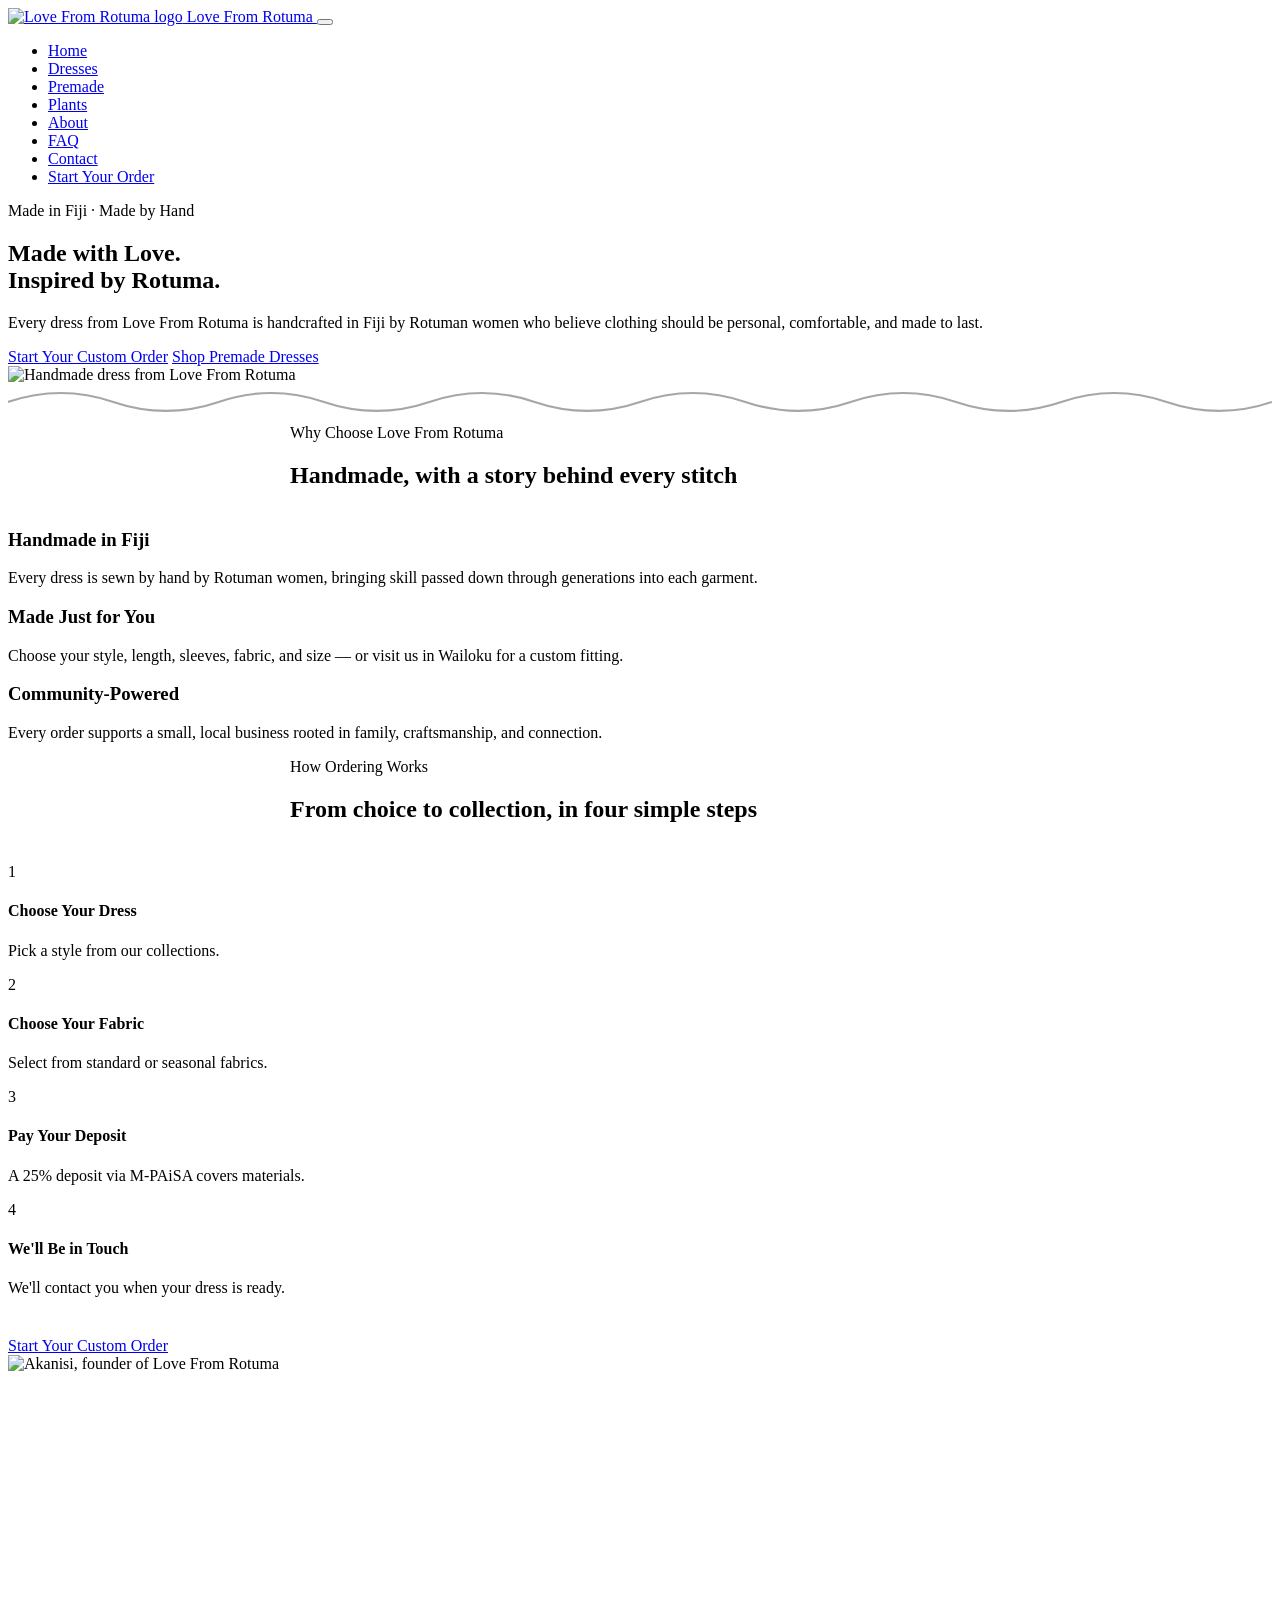
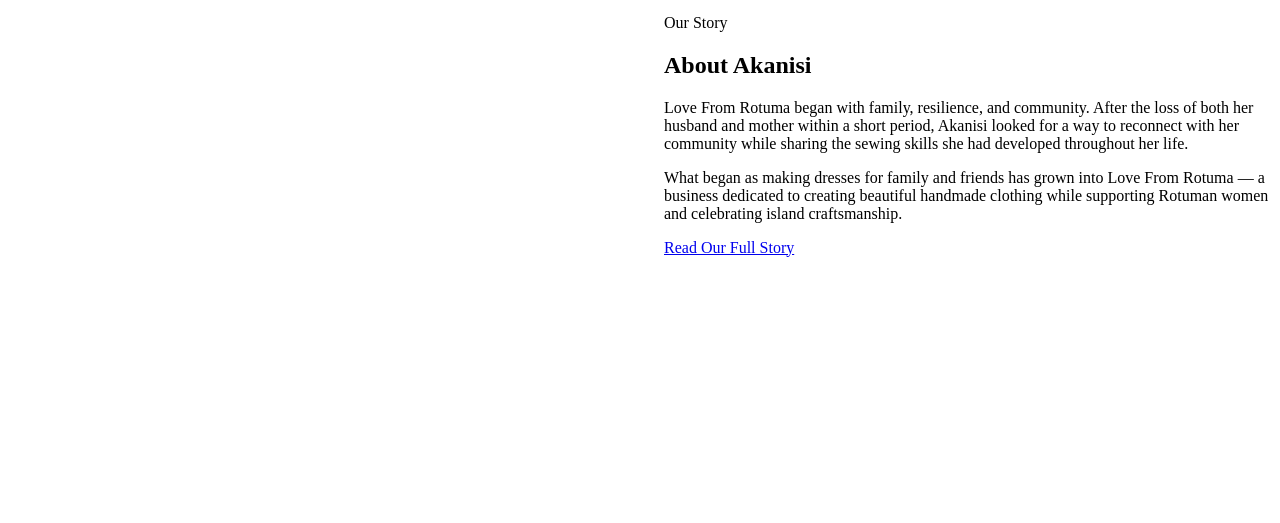
==== index.html @ 23c6a3b8 "Add files via upload" ====
<!DOCTYPE html>
<html lang="en">
<head>
<meta charset="UTF-8">
<meta name="viewport" content="width=device-width, initial-scale=1.0">
<title>Love From Rotuma | Handmade Dresses from Fiji</title>
<meta name="description" content="Handmade custom dresses crafted with care by Rotuman women in Fiji. Made to order, made with love.">
<link rel="stylesheet" href="css/style.css">
<link rel="stylesheet" href="css/responsive.css">
</head>
<body>

<header class="site-header">
  <div class="container">
    <a class="brand" href="index.html">
      <img src="images/logo/logo.svg" alt="Love From Rotuma logo">
      Love From Rotuma
    </a>
    <button class="nav-toggle" aria-label="Toggle menu" aria-expanded="false">
      <span></span><span></span><span></span>
    </button>
    <nav class="main-nav">
      <ul>
        <li><a href="index.html" class="active">Home</a></li>
        <li><a href="dresses.html">Dresses</a></li>
        <li><a href="premade.html">Premade</a></li>
        <li><a href="plants.html">Plants</a></li>
        <li><a href="about.html">About</a></li>
        <li><a href="faq.html">FAQ</a></li>
        <li><a href="contact.html">Contact</a></li>
        <li><a class="nav-cta" href="order.html">Start Your Order</a></li>
      </ul>
    </nav>
  </div>
</header>

<main>
  <section class="hero">
    <div class="container">
      <div class="hero-copy">
        <span class="eyebrow">Made in Fiji &middot; Made by Hand</span>
        <h1>Made with Love.<br>Inspired by Rotuma.</h1>
        <p class="lead">Every dress from Love From Rotuma is handcrafted in Fiji by Rotuman women who believe clothing should be personal, comfortable, and made to last.</p>
        <div class="hero-actions">
          <a class="btn btn-primary" href="order.html">Start Your Custom Order</a>
          <a class="btn btn-secondary" href="premade.html">Shop Premade Dresses</a>
        </div>
      </div>
      <div class="hero-image">
        <img src="images/placeholders/hero-placeholder.svg" alt="Handmade dress from Love From Rotuma" loading="lazy">
      </div>
    </div>
  </section>

  <div class="container"><svg class="divider-weave" viewBox="0 0 1200 34" preserveAspectRatio="none" aria-hidden="true">
    <path d="M0 17 Q50 0 100 17 T200 17 T300 17 T400 17 T500 17 T600 17 T700 17 T800 17 T900 17 T1000 17 T1100 17 T1200 17" fill="none" stroke="currentColor" stroke-width="2" opacity="0.35"/>
  </svg></div>

  <section class="section">
    <div class="container">
      <div class="center stack-lg" style="max-width:700px; margin-inline:auto;">
        <span class="eyebrow">Why Choose Love From Rotuma</span>
        <h2>Handmade, with a story behind every stitch</h2>
      </div>
      <div class="card-grid" style="margin-top:2.5rem;">
        <div class="card"><div class="card-body">
          <h3>Handmade in Fiji</h3>
          <p>Every dress is sewn by hand by Rotuman women, bringing skill passed down through generations into each garment.</p>
        </div></div>
        <div class="card"><div class="card-body">
          <h3>Made Just for You</h3>
          <p>Choose your style, length, sleeves, fabric, and size &mdash; or visit us in Wailoku for a custom fitting.</p>
        </div></div>
        <div class="card"><div class="card-body">
          <h3>Community-Powered</h3>
          <p>Every order supports a small, local business rooted in family, craftsmanship, and connection.</p>
        </div></div>
      </div>
    </div>
  </section>

  <section class="section section--sand">
    <div class="container">
      <div class="center stack-lg" style="max-width:700px; margin-inline:auto;">
        <span class="eyebrow">How Ordering Works</span>
        <h2>From choice to collection, in four simple steps</h2>
      </div>
      <div class="timeline" style="margin-top:2.5rem;">
        <div class="timeline-step"><div class="timeline-num">1</div><h4>Choose Your Dress</h4><p>Pick a style from our collections.</p></div>
        <div class="timeline-step"><div class="timeline-num">2</div><h4>Choose Your Fabric</h4><p>Select from standard or seasonal fabrics.</p></div>
        <div class="timeline-step"><div class="timeline-num">3</div><h4>Pay Your Deposit</h4><p>A 25% deposit via M-PAiSA covers materials.</p></div>
        <div class="timeline-step"><div class="timeline-num">4</div><h4>We'll Be in Touch</h4><p>We'll contact you when your dress is ready.</p></div>
      </div>
      <div class="center" style="margin-top:2.5rem;">
        <a class="btn btn-primary" href="order.html">Start Your Custom Order</a>
      </div>
    </div>
  </section>

  <section class="section">
    <div class="container" style="display:grid; grid-template-columns: 1fr 1fr; gap:3rem; align-items:center;">
      <div class="hero-image" style="aspect-ratio:4/5;">
        <img src="images/placeholders/portrait-placeholder.svg" alt="Akanisi, founder of Love From Rotuma" loading="lazy">
      </div>
      <div>
        <span class="eyebrow">Our Story</span>
        <h2>About Akanisi</h2>
        <p>Love From Rotuma began with family, resilience, and community. After the loss of both her husband and mother within a short period, Akanisi looked for a way to reconnect with her community while sharing the sewing skills she had developed throughout her life.</p>
        <p>What began as making dresses for family and friends has grown into Love From Rotuma &mdash; a business dedicated to creating beautiful handmade clothing while supporting Rotuman women and celebrating island craftsmanship.</p>
        <a class="btn btn-secondary" href="about.html">Read Our Full Story</a>
      </div>
    </div>
  </section>
</main>

<footer class="site-footer" id="site-footer-placeholder"></footer>
<script src="js/app.js"></script>
<script src="js/include-footer.js"></script>
</body>
</html>
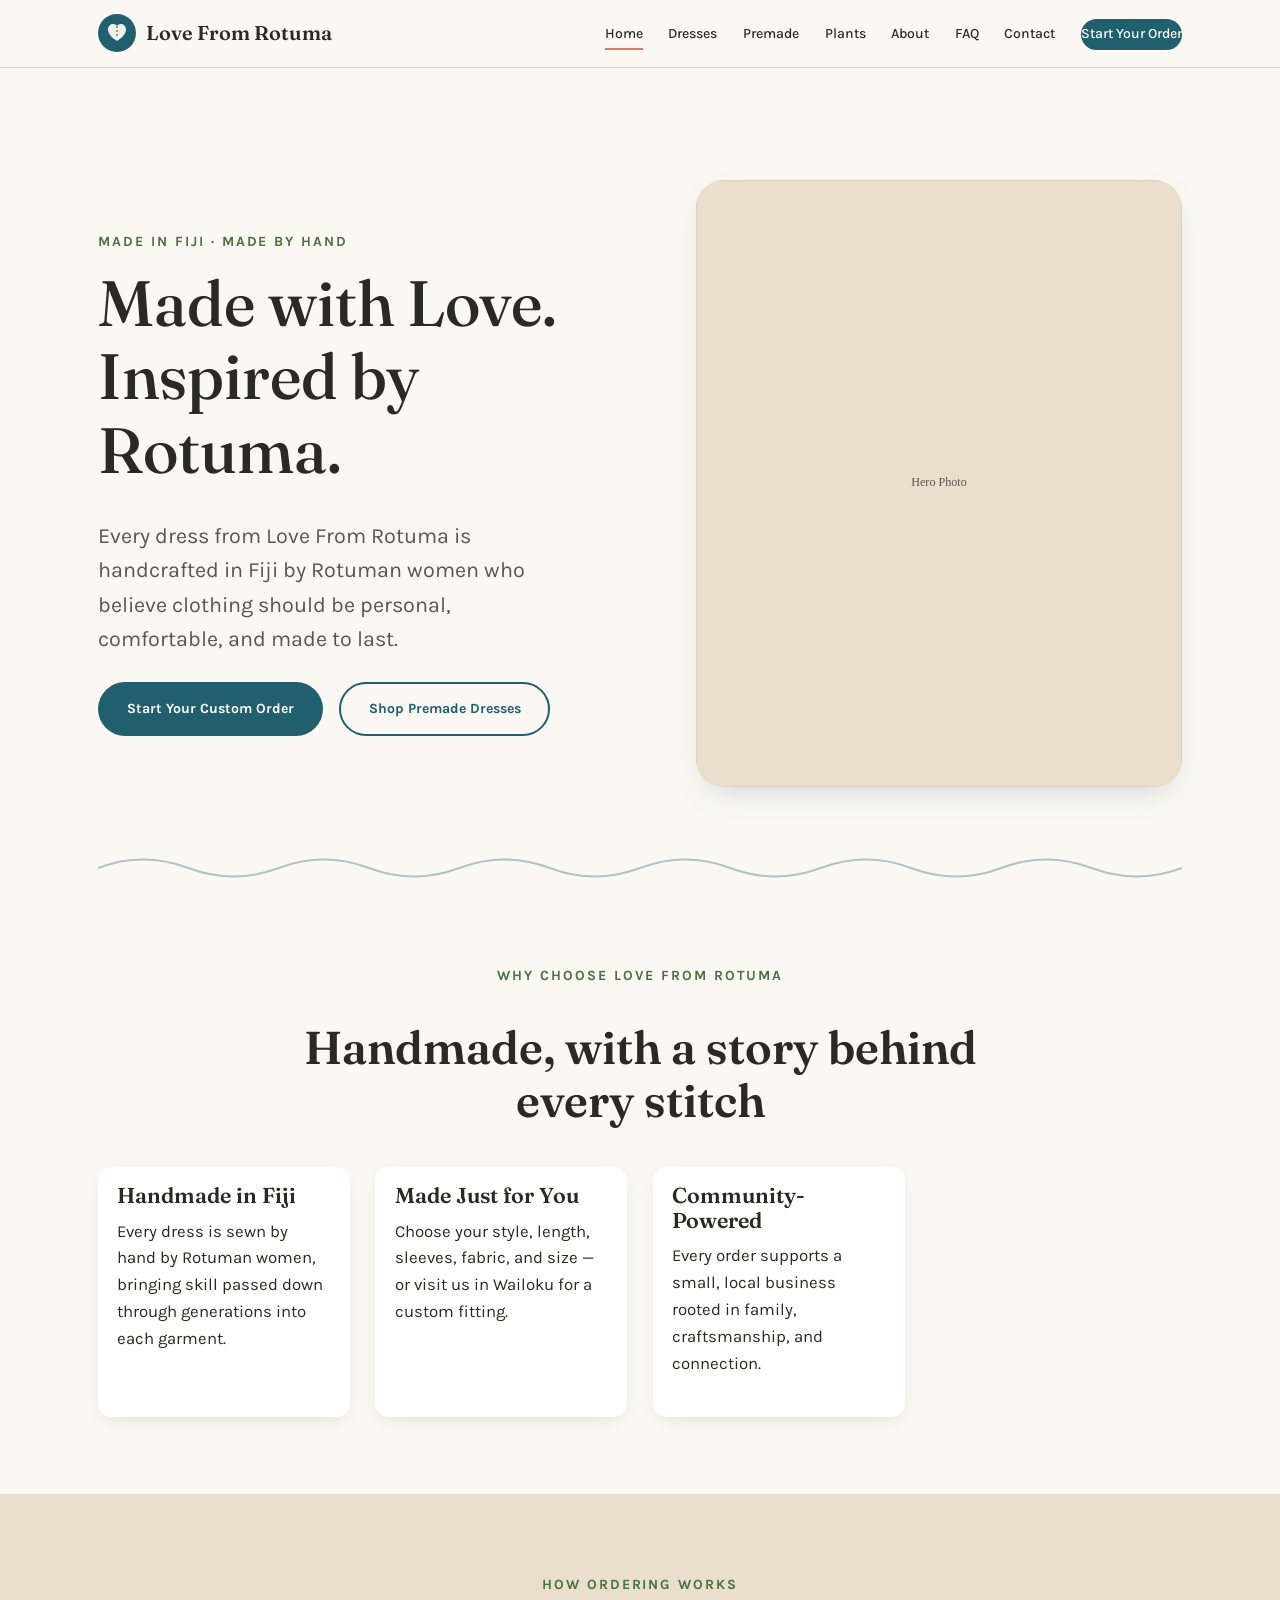
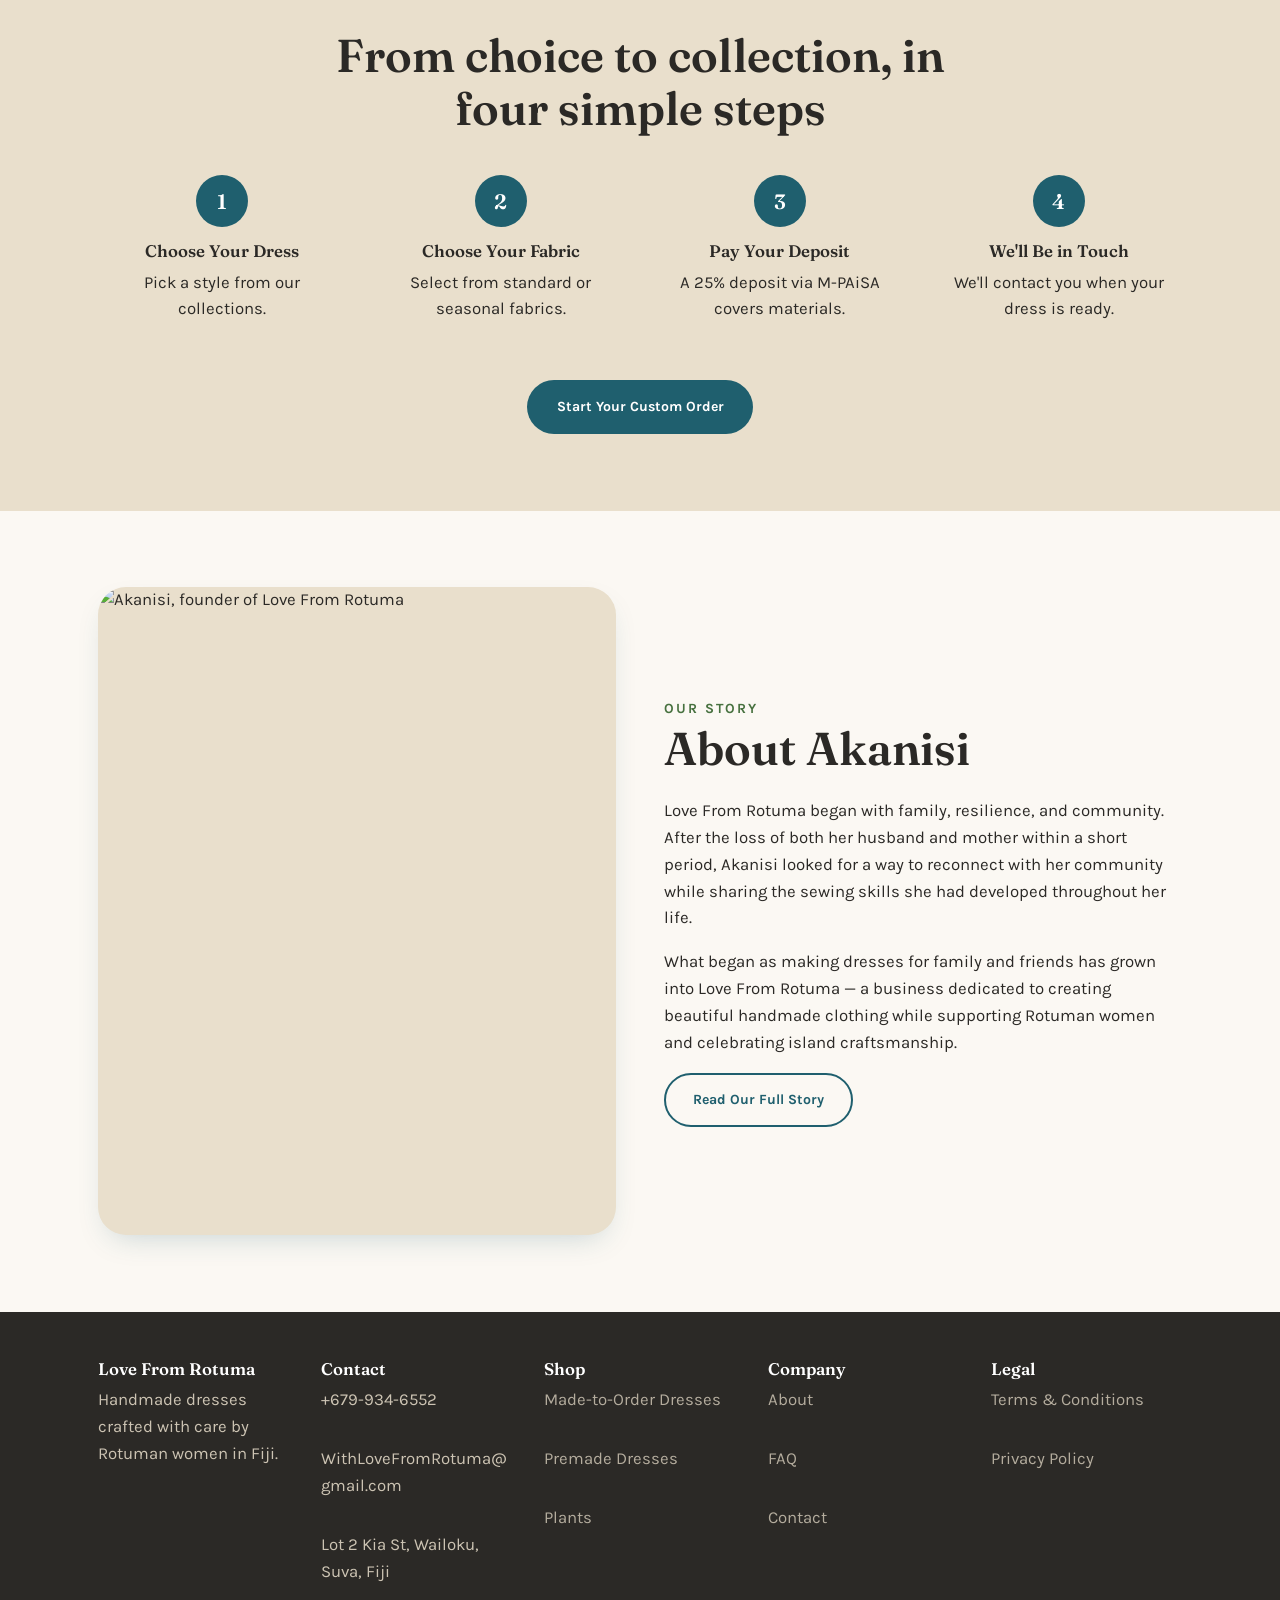
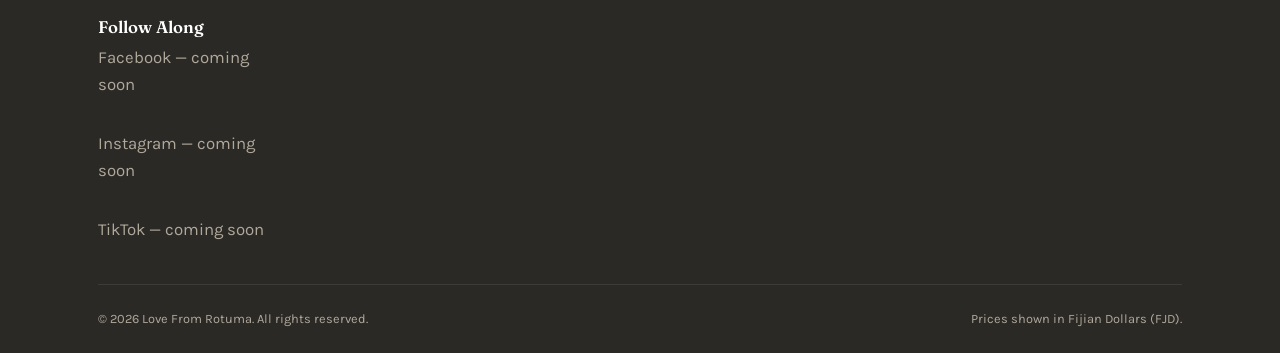
==== commit e9d616c4: "Add files via upload" ====
--- a/index.html
+++ b/index.html
@@ -100,7 +100,7 @@
   <section class="section">
     <div class="container" style="display:grid; grid-template-columns: 1fr 1fr; gap:3rem; align-items:center;">
       <div class="hero-image" style="aspect-ratio:4/5;">
-        <img src="images/placeholders/portrait-placeholder.svg" alt="Akanisi, founder of Love From Rotuma" loading="lazy">
+        <img src="images/team/akanisi.jpg" alt="Akanisi, founder of Love From Rotuma" loading="lazy">
       </div>
       <div>
         <span class="eyebrow">Our Story</span>
--- a/css/style.css
+++ b/css/style.css
@@ -0,0 +1,305 @@
+/* =========================================================
+   LOVE FROM ROTUMA — Design Tokens & Core Styles
+   Style direction: Modern boutique, Pacific influence (Option C)
+   ========================================================= */
+
+@import url('https://fonts.googleapis.com/css2?family=Fraunces:opsz,wght@9..144,400;9..144,500;9..144,600;9..144,700&family=Karla:wght@400;500;700&display=swap');
+
+:root {
+  /* ---- Color tokens ---- */
+  --color-ocean:        #1F5F6E; /* Ocean Blue — primary */
+  --color-ocean-deep:   #164852; /* hover/darker */
+  --color-leaf:         #5B8C5A; /* Leaf Green — secondary */
+  --color-leaf-deep:    #47713F;
+  --color-sand:         #E9DFCC; /* Soft Sand — section backgrounds */
+  --color-warm-white:   #FBF8F3; /* Warm White — page background */
+  --color-coral:        #E1795C; /* Soft Coral — accent, used sparingly */
+  --color-charcoal:     #2B2926; /* text */
+  --color-charcoal-soft:#5A564F; /* secondary text */
+  --color-line:         #DDD3BE; /* hairline borders */
+  --color-white:        #FFFFFF;
+
+  /* ---- Type tokens ---- */
+  --font-display: 'Fraunces', Georgia, serif;
+  --font-body: 'Karla', -apple-system, Segoe UI, sans-serif;
+
+  --step--1: clamp(0.83rem, 0.8rem + 0.1vw, 0.9rem);
+  --step-0:  clamp(1rem, 0.95rem + 0.2vw, 1.05rem);
+  --step-1:  clamp(1.2rem, 1.1rem + 0.4vw, 1.35rem);
+  --step-2:  clamp(1.5rem, 1.3rem + 0.8vw, 1.9rem);
+  --step-3:  clamp(2rem, 1.6rem + 1.6vw, 2.9rem);
+  --step-4:  clamp(2.6rem, 2rem + 2.6vw, 4rem);
+
+  /* ---- Layout tokens ---- */
+  --radius-sm: 6px;
+  --radius-md: 14px;
+  --radius-lg: 28px;
+  --shadow-soft: 0 12px 30px -12px rgba(31, 95, 110, 0.25);
+  --shadow-card: 0 6px 18px -8px rgba(43, 41, 38, 0.18);
+  --max-width: 1180px;
+  --gutter: clamp(1.25rem, 4vw, 3rem);
+}
+
+/* ---- Reset ---- */
+*, *::before, *::after { box-sizing: border-box; }
+html { scroll-behavior: smooth; }
+body {
+  margin: 0;
+  font-family: var(--font-body);
+  font-size: var(--step-0);
+  color: var(--color-charcoal);
+  background: var(--color-warm-white);
+  line-height: 1.6;
+  -webkit-font-smoothing: antialiased;
+}
+img { max-width: 100%; display: block; }
+a { color: inherit; text-decoration: none; }
+ul { list-style: none; margin: 0; padding: 0; }
+button { font-family: inherit; cursor: pointer; }
+
+h1, h2, h3, h4 {
+  font-family: var(--font-display);
+  font-weight: 600;
+  line-height: 1.15;
+  margin: 0 0 0.5em;
+  color: var(--color-charcoal);
+}
+h1 { font-size: var(--step-4); font-weight: 500; }
+h2 { font-size: var(--step-3); }
+h3 { font-size: var(--step-2); }
+p  { margin: 0 0 1em; }
+.eyebrow {
+  font-family: var(--font-body);
+  font-size: var(--step--1);
+  letter-spacing: 0.14em;
+  text-transform: uppercase;
+  color: var(--color-leaf-deep);
+  font-weight: 700;
+}
+
+/* ---- Layout helpers ---- */
+.container {
+  max-width: var(--max-width);
+  margin: 0 auto;
+  padding: 0 var(--gutter);
+}
+.section { padding: clamp(3rem, 6vw, 6rem) 0; }
+.section--sand { background: var(--color-sand); }
+.center { text-align: center; }
+.stack-lg > * + * { margin-top: 2rem; }
+
+/* ---- Header / Nav ---- */
+.site-header {
+  position: sticky; top: 0; z-index: 50;
+  background: rgba(251, 248, 243, 0.92);
+  backdrop-filter: blur(8px);
+  border-bottom: 1px solid var(--color-line);
+}
+.site-header .container {
+  display: flex; align-items: center; justify-content: space-between;
+  padding-top: 0.9rem; padding-bottom: 0.9rem;
+}
+.brand {
+  display: flex; align-items: center; gap: 0.6rem;
+  font-family: var(--font-display); font-size: 1.25rem; font-weight: 600;
+}
+.brand img { height: 38px; width: auto; }
+.main-nav ul { display: flex; gap: 1.6rem; align-items: center; }
+.main-nav a {
+  font-size: var(--step--1); font-weight: 500;
+  padding: 0.4rem 0; border-bottom: 2px solid transparent;
+  transition: border-color 0.2s ease, color 0.2s ease;
+}
+.main-nav a:hover, .main-nav a.active { border-color: var(--color-coral); }
+.nav-cta {
+  background: var(--color-ocean); color: var(--color-white);
+  padding: 0.55rem 1.2rem; border-radius: 999px; font-weight: 700;
+}
+.nav-cta:hover { background: var(--color-ocean-deep); }
+.nav-toggle { display: none; }
+
+/* ---- Buttons ---- */
+.btn {
+  display: inline-flex; align-items: center; justify-content: center;
+  gap: 0.5rem; padding: 0.85rem 1.7rem; border-radius: 999px;
+  font-weight: 700; font-size: var(--step--1);
+  border: 2px solid transparent; transition: transform 0.15s ease, background 0.2s ease;
+}
+.btn:hover { transform: translateY(-1px); }
+.btn-primary { background: var(--color-ocean); color: var(--color-white); }
+.btn-primary:hover { background: var(--color-ocean-deep); }
+.btn-secondary { background: transparent; color: var(--color-ocean); border-color: var(--color-ocean); }
+.btn-secondary:hover { background: var(--color-ocean); color: var(--color-white); }
+.btn-coral { background: var(--color-coral); color: var(--color-white); }
+
+/* ---- Hero ---- */
+.hero {
+  position: relative;
+  padding: clamp(3.5rem, 9vw, 7rem) 0 clamp(2.5rem, 5vw, 4rem);
+  overflow: hidden;
+}
+.hero .container { display: grid; gap: clamp(2rem, 5vw, 4rem); grid-template-columns: 1.1fr 1fr; align-items: center; }
+.hero-copy .eyebrow { display: block; margin-bottom: 0.8rem; }
+.hero-copy p.lead { font-size: var(--step-1); color: var(--color-charcoal-soft); max-width: 34ch; }
+.hero-actions { display: flex; gap: 1rem; flex-wrap: wrap; margin-top: 1.6rem; }
+.hero-image {
+  border-radius: var(--radius-lg); overflow: hidden; aspect-ratio: 4/5;
+  box-shadow: var(--shadow-soft); background: var(--color-sand);
+}
+
+/* ---- Woven divider (signature element) ---- */
+.divider-weave {
+  display: block; width: 100%; height: 34px;
+  color: var(--color-ocean);
+}
+
+/* ---- Cards ---- */
+.card-grid {
+  display: grid; gap: 1.6rem;
+  grid-template-columns: repeat(auto-fill, minmax(250px, 1fr));
+}
+.card {
+  background: var(--color-white); border-radius: var(--radius-md);
+  overflow: hidden; box-shadow: var(--shadow-card);
+  display: flex; flex-direction: column;
+  transition: transform 0.2s ease;
+}
+.card:hover { transform: translateY(-4px); }
+.card-media { aspect-ratio: 4/5; background: var(--color-sand); overflow: hidden; }
+.card-media img { width: 100%; height: 100%; object-fit: cover; }
+.card-body { padding: 1.1rem 1.2rem 1.4rem; display: flex; flex-direction: column; gap: 0.5rem; flex: 1; }
+.card-body h3 { font-size: var(--step-1); margin-bottom: 0.1rem; }
+.price { color: var(--color-ocean); font-weight: 700; }
+.price small { color: var(--color-charcoal-soft); font-weight: 500; }
+.tag {
+  display: inline-block; font-size: 0.75rem; font-weight: 700;
+  padding: 0.2rem 0.6rem; border-radius: 999px; letter-spacing: 0.03em;
+}
+.tag--available { background: #E4EFE0; color: var(--color-leaf-deep); }
+.tag--sold { background: #F1E3DD; color: var(--color-coral); }
+.feature-list { margin: 0.3rem 0 0.6rem; font-size: var(--step--1); color: var(--color-charcoal-soft); }
+.feature-list li::before { content: "✓ "; color: var(--color-leaf); font-weight: 700; }
+
+/* ---- Timeline (Order Process) ---- */
+.timeline { display: grid; gap: 2rem; grid-template-columns: repeat(4, 1fr); }
+.timeline-step { text-align: center; }
+.timeline-num {
+  width: 52px; height: 52px; border-radius: 50%; margin: 0 auto 0.9rem;
+  background: var(--color-ocean); color: var(--color-white);
+  display: flex; align-items: center; justify-content: center;
+  font-family: var(--font-display); font-size: 1.3rem; font-weight: 600;
+}
+
+/* ---- Forms ---- */
+.form-card {
+  background: var(--color-white); border-radius: var(--radius-lg);
+  padding: clamp(1.5rem, 4vw, 2.5rem); box-shadow: var(--shadow-card);
+}
+.form-group { margin-bottom: 1.3rem; }
+.form-group label { display: block; font-weight: 700; font-size: var(--step--1); margin-bottom: 0.4rem; }
+.form-group .hint { font-size: 0.8rem; color: var(--color-charcoal-soft); margin-top: 0.3rem; }
+input, select, textarea {
+  width: 100%; padding: 0.75rem 0.9rem; font-family: inherit; font-size: 1rem;
+  border: 1.5px solid var(--color-line); border-radius: var(--radius-sm);
+  background: var(--color-warm-white); color: var(--color-charcoal);
+}
+input:focus, select:focus, textarea:focus {
+  outline: 3px solid rgba(31,95,110,0.25); border-color: var(--color-ocean);
+}
+fieldset { border: 1.5px solid var(--color-line); border-radius: var(--radius-md); padding: 1.1rem 1.2rem; margin: 0 0 1.3rem; }
+legend { font-weight: 700; padding: 0 0.4rem; font-family: var(--font-display); }
+.radio-row { display: flex; gap: 1.5rem; flex-wrap: wrap; }
+.radio-row label { display: flex; align-items: center; gap: 0.5rem; font-weight: 500; }
+.radio-row input { width: auto; }
+.notice-box {
+  background: var(--color-sand); border-left: 4px solid var(--color-coral);
+  padding: 1rem 1.2rem; border-radius: var(--radius-sm); font-size: var(--step--1);
+}
+#confirmation-panel {
+  display: none; background: #EAF3E9; border: 1.5px solid var(--color-leaf);
+  border-radius: var(--radius-lg); padding: 2rem; margin-top: 1.5rem;
+}
+#confirmation-panel.show { display: block; }
+.error-text { color: var(--color-coral); font-size: 0.85rem; margin-top: 0.3rem; display: none; }
+.field-error input, .field-error select { border-color: var(--color-coral); }
+.field-error .error-text { display: block; }
+
+/* ---- FAQ accordion ---- */
+.faq-item { border-bottom: 1px solid var(--color-line); }
+.faq-question {
+  width: 100%; text-align: left; background: none; border: none;
+  padding: 1.2rem 0; font-family: var(--font-display); font-size: var(--step-1);
+  display: flex; justify-content: space-between; align-items: center; gap: 1rem;
+}
+.faq-answer { display: none; padding-bottom: 1.2rem; color: var(--color-charcoal-soft); max-width: 65ch; }
+.faq-item.open .faq-answer { display: block; }
+.faq-icon { transition: transform 0.2s ease; flex-shrink: 0; }
+.faq-item.open .faq-icon { transform: rotate(45deg); }
+
+/* ---- Footer ---- */
+.site-footer { background: var(--color-charcoal); color: var(--color-sand); padding: 3rem 0 1.5rem; }
+.footer-grid { display: grid; gap: 2rem; grid-template-columns: repeat(auto-fit, minmax(180px, 1fr)); }
+.footer-grid h4 { color: var(--color-white); }
+.footer-grid a, .footer-grid li { color: var(--color-sand); opacity: 0.85; overflow-wrap: break-word; word-break: break-word; }
+.footer-grid a:hover { opacity: 1; text-decoration: underline; }
+.footer-bottom {
+  margin-top: 2.5rem; padding-top: 1.5rem; border-top: 1px solid rgba(255,255,255,0.12);
+  font-size: 0.8rem; opacity: 0.7; display: flex; justify-content: space-between; flex-wrap: wrap; gap: 0.5rem;
+}
+
+/* ---- Dress items (multi-dress order) ---- */
+.dress-item-card {
+  border: 1.5px solid var(--color-line); border-radius: var(--radius-md);
+  padding: 1.3rem 1.3rem 0.6rem; margin-bottom: 1.3rem; position: relative;
+  background: var(--color-warm-white);
+}
+.dress-item-card-header {
+  display: flex; justify-content: space-between; align-items: center; margin-bottom: 0.6rem;
+}
+.dress-item-card-header h4 { margin: 0; font-size: var(--step-0); }
+.remove-dress-btn {
+  background: none; border: none; color: var(--color-coral); font-weight: 700;
+  font-size: 0.85rem; padding: 0.3rem 0.5rem;
+}
+.remove-dress-btn:hover { text-decoration: underline; }
+
+/* ---- Upsell modal ---- */
+.modal-overlay {
+  position: fixed; inset: 0; background: rgba(43,41,38,0.55);
+  display: flex; align-items: center; justify-content: center; z-index: 100; padding: 1.5rem;
+}
+.modal-box {
+  background: var(--color-white); border-radius: var(--radius-lg); padding: 2rem;
+  max-width: 420px; width: 100%; box-shadow: var(--shadow-soft); text-align: center;
+}
+.modal-box h3 { margin-bottom: 0.6rem; }
+.modal-actions { display: flex; gap: 1rem; margin-top: 1.5rem; }
+.modal-actions .btn { flex: 1; }
+
+/* ---- Dress photo gallery / lightbox ---- */
+.gallery-box {
+  background: var(--color-white); border-radius: var(--radius-lg); padding: 1.6rem;
+  max-width: 480px; width: 100%; box-shadow: var(--shadow-soft); position: relative;
+  max-height: 90vh; overflow-y: auto;
+}
+.gallery-box h3 { text-align: center; margin-bottom: 1rem; }
+.gallery-close {
+  position: absolute; top: 0.8rem; right: 1rem; background: none; border: none;
+  font-size: 1.8rem; line-height: 1; color: var(--color-charcoal-soft);
+}
+.gallery-image-wrap {
+  position: relative; aspect-ratio: 4/5; border-radius: var(--radius-md); overflow: hidden;
+  background: var(--color-sand);
+}
+.gallery-image { width: 100%; height: 100%; object-fit: cover; }
+.gallery-arrow {
+  position: absolute; top: 50%; transform: translateY(-50%); background: rgba(255,255,255,0.85);
+  border: none; width: 40px; height: 40px; border-radius: 50%; font-size: 1.5rem;
+  color: var(--color-charcoal); display: flex; align-items: center; justify-content: center;
+}
+.gallery-prev { left: 0.7rem; }
+.gallery-next { right: 0.7rem; }
+.gallery-counter { text-align: center; margin-top: 0.7rem; font-size: 0.85rem; color: var(--color-charcoal-soft); }
+
+.coming-soon { text-align: center; padding: 5rem 0; }
+.coming-soon svg { width: 140px; margin: 0 auto 1.5rem; color: var(--color-leaf); }
--- a/css/responsive.css
+++ b/css/responsive.css
@@ -0,0 +1,35 @@
+/* =========================================================
+   Responsive adjustments — mobile first overrides
+   ========================================================= */
+
+@media (max-width: 900px) {
+  .hero .container { grid-template-columns: 1fr; }
+  .hero-image { order: -1; aspect-ratio: 16/10; }
+  .timeline { grid-template-columns: repeat(2, 1fr); }
+}
+
+@media (max-width: 720px) {
+  .main-nav { position: fixed; inset: 64px 0 0 0; background: var(--color-warm-white);
+    padding: 1.5rem var(--gutter); transform: translateY(-110%); transition: transform 0.25s ease;
+    z-index: 40; overflow-y: auto; }
+  .main-nav.open { transform: translateY(0); }
+  .main-nav ul { flex-direction: column; align-items: flex-start; gap: 0.5rem; }
+  .main-nav a { display: block; padding: 0.8rem 0; width: 100%; }
+  .nav-toggle {
+    display: inline-flex; flex-direction: column; gap: 5px; background: none; border: none;
+    padding: 0.5rem; z-index: 41;
+  }
+  .nav-toggle span { width: 24px; height: 2.5px; background: var(--color-charcoal); border-radius: 2px; }
+  .footer-bottom { flex-direction: column; text-align: center; }
+}
+
+@media (max-width: 560px) {
+  .timeline { grid-template-columns: 1fr; }
+  .card-grid { grid-template-columns: 1fr 1fr; }
+  .hero-actions { flex-direction: column; align-items: stretch; }
+  .hero-actions .btn { width: 100%; }
+}
+
+@media (prefers-reduced-motion: reduce) {
+  * { animation: none !important; transition: none !important; scroll-behavior: auto !important; }
+}
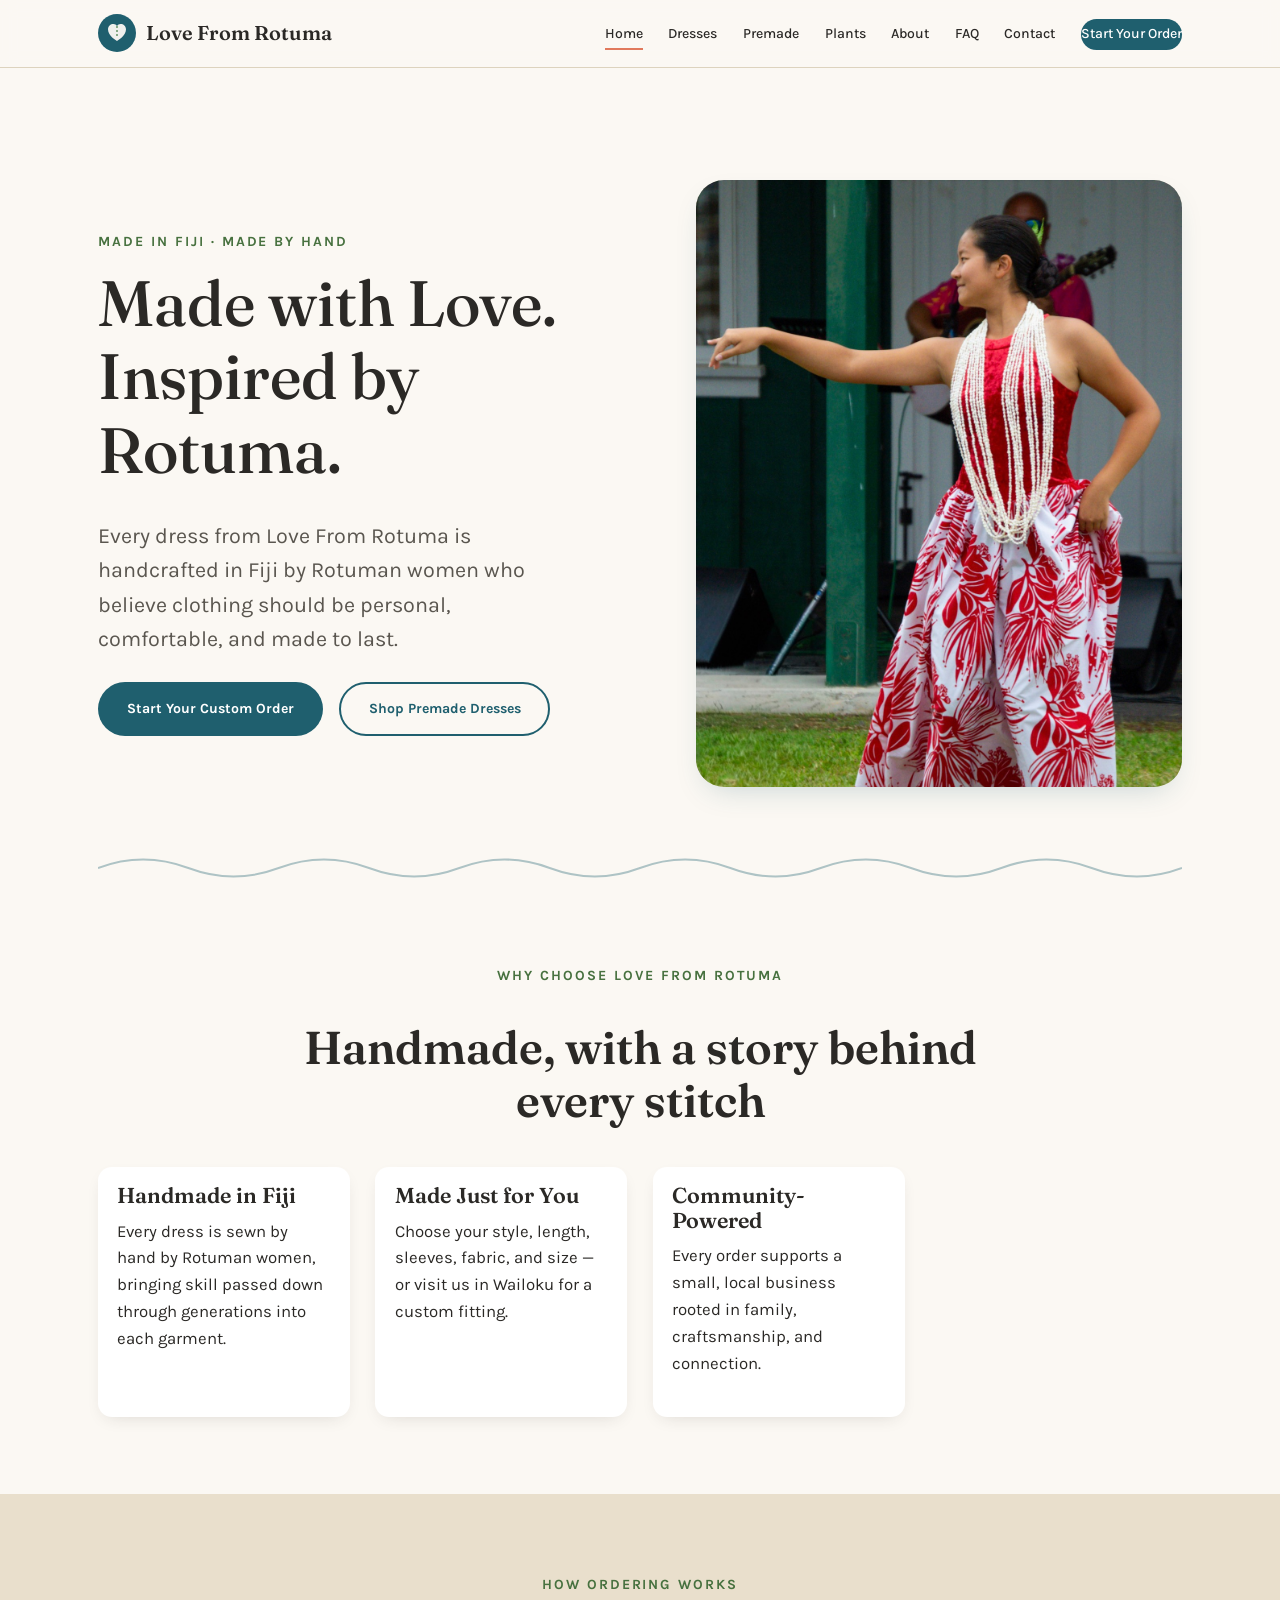
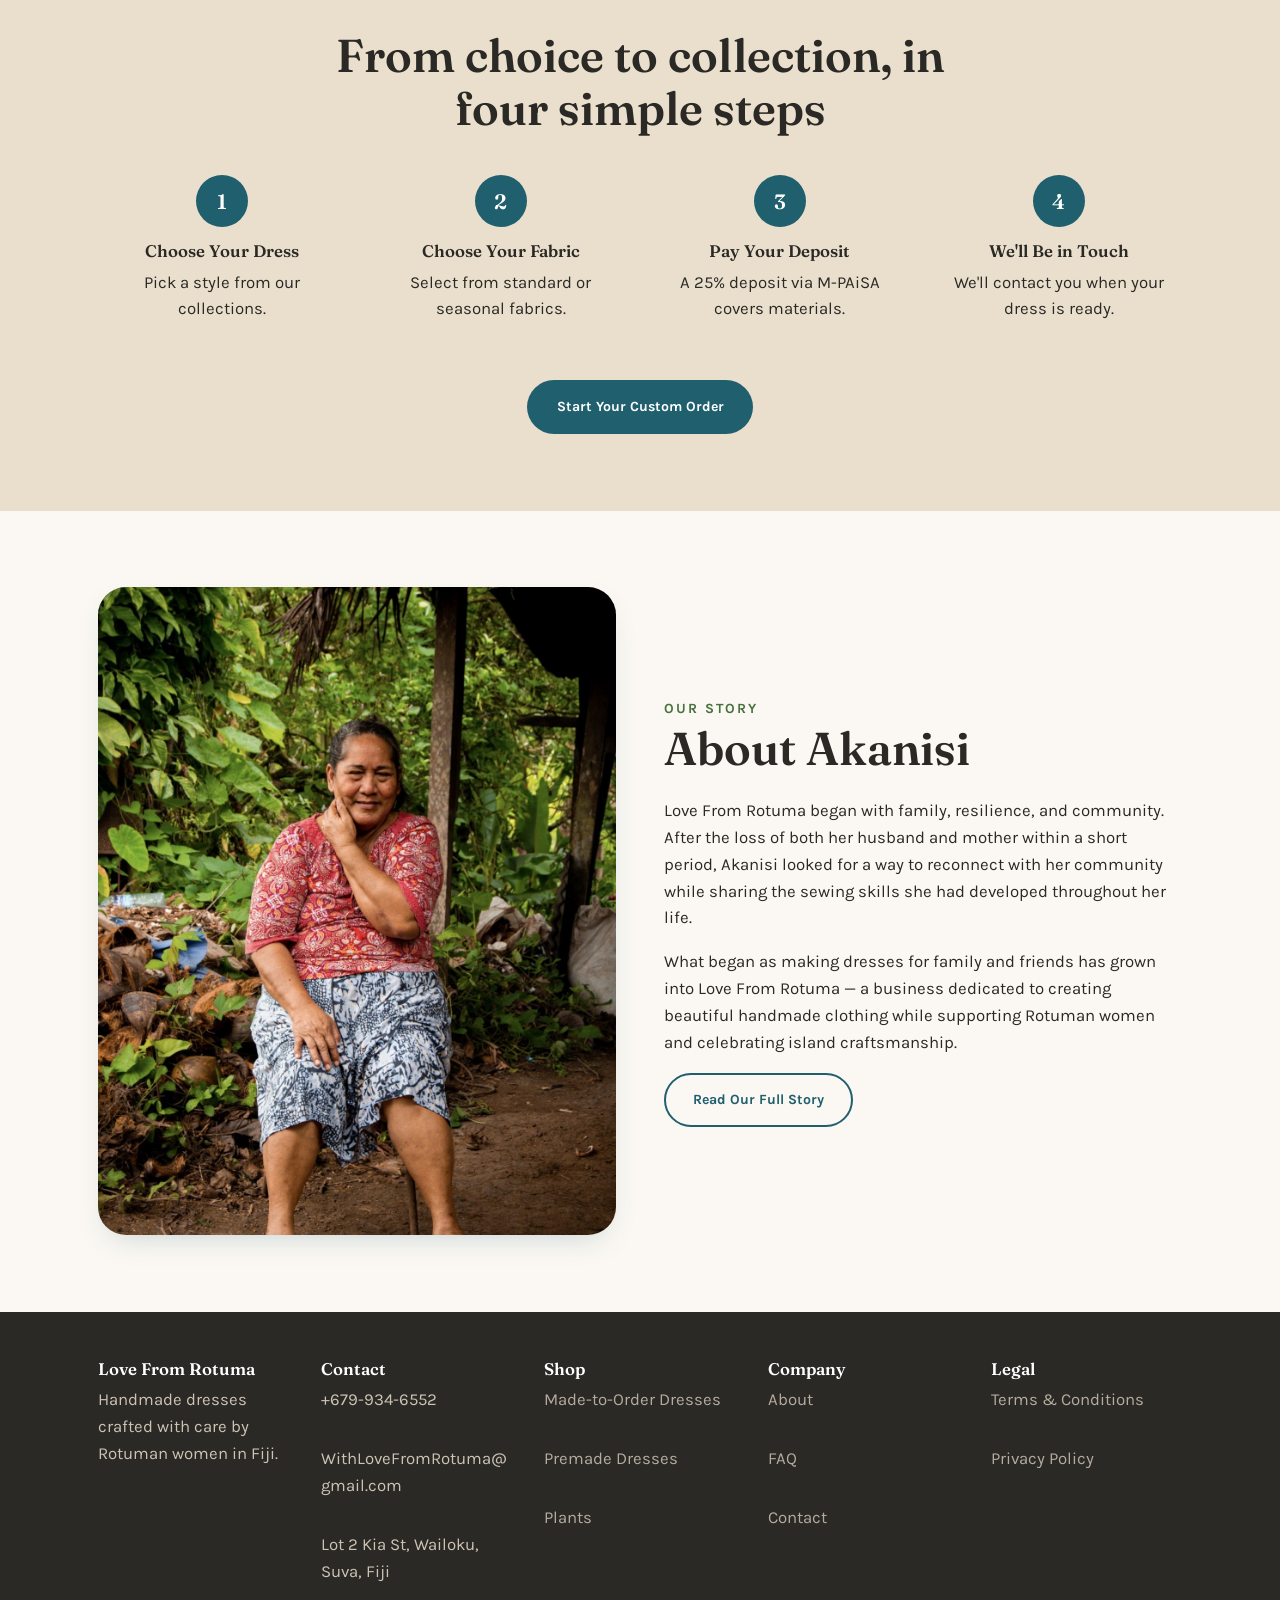
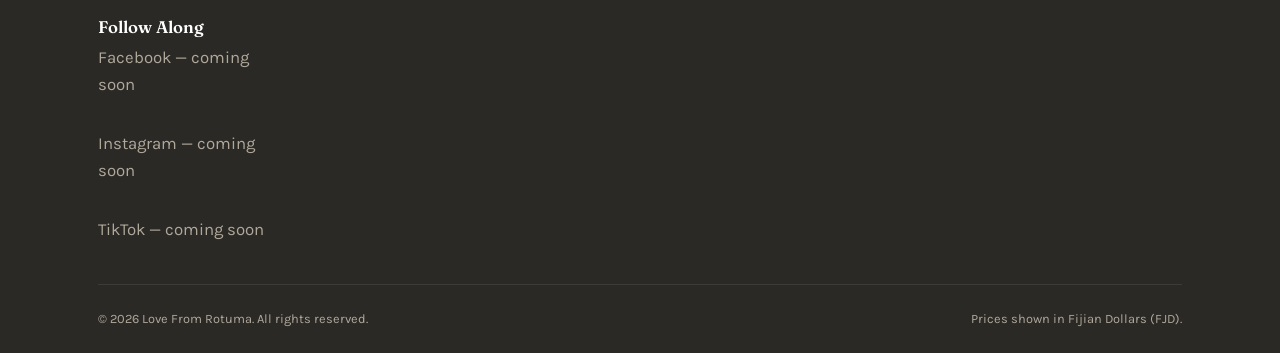
==== commit ba8820f7: "Add files via upload" ====
--- a/index.html
+++ b/index.html
@@ -47,7 +47,7 @@
         </div>
       </div>
       <div class="hero-image">
-        <img src="images/placeholders/hero-placeholder.svg" alt="Handmade dress from Love From Rotuma" loading="lazy">
+        <img src="images/Other/Feature.jpg" alt="Handmade dress from Love From Rotuma" loading="lazy">
       </div>
     </div>
   </section>
@@ -100,7 +100,7 @@
   <section class="section">
     <div class="container" style="display:grid; grid-template-columns: 1fr 1fr; gap:3rem; align-items:center;">
       <div class="hero-image" style="aspect-ratio:4/5;">
-        <img src="images/team/akanisi.jpg" alt="Akanisi, founder of Love From Rotuma" loading="lazy">
+        <img src="images/Other/Akanisi.jpg" alt="Akanisi, founder of Love From Rotuma" loading="lazy">
       </div>
       <div>
         <span class="eyebrow">Our Story</span>
--- a/css/style.css
+++ b/css/style.css
@@ -113,7 +113,7 @@
 .main-nav a:hover, .main-nav a.active { border-color: var(--color-coral); }
 .nav-cta {
   background: var(--color-ocean); color: var(--color-white);
-  padding: 0.55rem 1.2rem; border-radius: 999px; font-weight: 700;
+  padding: 0.7rem 1.9rem; border-radius: 999px; font-weight: 700; white-space: nowrap;
 }
 .nav-cta:hover { background: var(--color-ocean-deep); }
 .nav-toggle { display: none; }
@@ -166,7 +166,7 @@
 }
 .card:hover { transform: translateY(-4px); }
 .card-media { aspect-ratio: 4/5; background: var(--color-sand); overflow: hidden; }
-.card-media img { width: 100%; height: 100%; object-fit: cover; }
+.card-media img { width: 100%; height: 100%; object-fit: contain; padding: 0.6rem; }
 .card-body { padding: 1.1rem 1.2rem 1.4rem; display: flex; flex-direction: column; gap: 0.5rem; flex: 1; }
 .card-body h3 { font-size: var(--step-1); margin-bottom: 0.1rem; }
 .price { color: var(--color-ocean); font-weight: 700; }
@@ -177,6 +177,7 @@
 }
 .tag--available { background: #E4EFE0; color: var(--color-leaf-deep); }
 .tag--sold { background: #F1E3DD; color: var(--color-coral); }
+.tag--coming-soon { background: var(--color-sand); color: var(--color-charcoal-soft); display: inline-block; }
 .feature-list { margin: 0.3rem 0 0.6rem; font-size: var(--step--1); color: var(--color-charcoal-soft); }
 .feature-list li::before { content: "✓ "; color: var(--color-leaf); font-weight: 700; }
 
@@ -247,6 +248,24 @@
   font-size: 0.8rem; opacity: 0.7; display: flex; justify-content: space-between; flex-wrap: wrap; gap: 0.5rem;
 }
 
+/* ---- Visual option picker (style/length/sleeve mix-and-match) ---- */
+.option-picker { display: flex; flex-wrap: wrap; gap: 0.7rem; }
+.option-card {
+  width: 92px; cursor: pointer; text-align: center; border: 2px solid transparent;
+  border-radius: var(--radius-sm); padding: 0.3rem; transition: border-color 0.15s ease, transform 0.15s ease;
+}
+.option-card:hover { transform: translateY(-2px); }
+.option-card img {
+  width: 100%; aspect-ratio: 3/4; object-fit: contain; border-radius: var(--radius-sm);
+  background: var(--color-sand); border: 1px solid var(--color-line); padding: 0.3rem;
+  box-sizing: border-box;
+}
+.option-card span { display: block; font-size: 0.72rem; margin-top: 0.3rem; color: var(--color-charcoal-soft); }
+.option-card.selected { border-color: var(--color-ocean); }
+.option-card.selected img { border-color: var(--color-ocean); }
+.option-card.selected span { color: var(--color-ocean); font-weight: 700; }
+.field-error .option-picker { outline: 2px solid var(--color-coral); border-radius: var(--radius-sm); padding: 0.4rem; }
+
 /* ---- Dress items (multi-dress order) ---- */
 .dress-item-card {
   border: 1.5px solid var(--color-line); border-radius: var(--radius-md);
@@ -291,7 +310,7 @@
   position: relative; aspect-ratio: 4/5; border-radius: var(--radius-md); overflow: hidden;
   background: var(--color-sand);
 }
-.gallery-image { width: 100%; height: 100%; object-fit: cover; }
+.gallery-image { width: 100%; height: 100%; object-fit: contain; padding: 0.8rem; box-sizing: border-box; }
 .gallery-arrow {
   position: absolute; top: 50%; transform: translateY(-50%); background: rgba(255,255,255,0.85);
   border: none; width: 40px; height: 40px; border-radius: 50%; font-size: 1.5rem;
